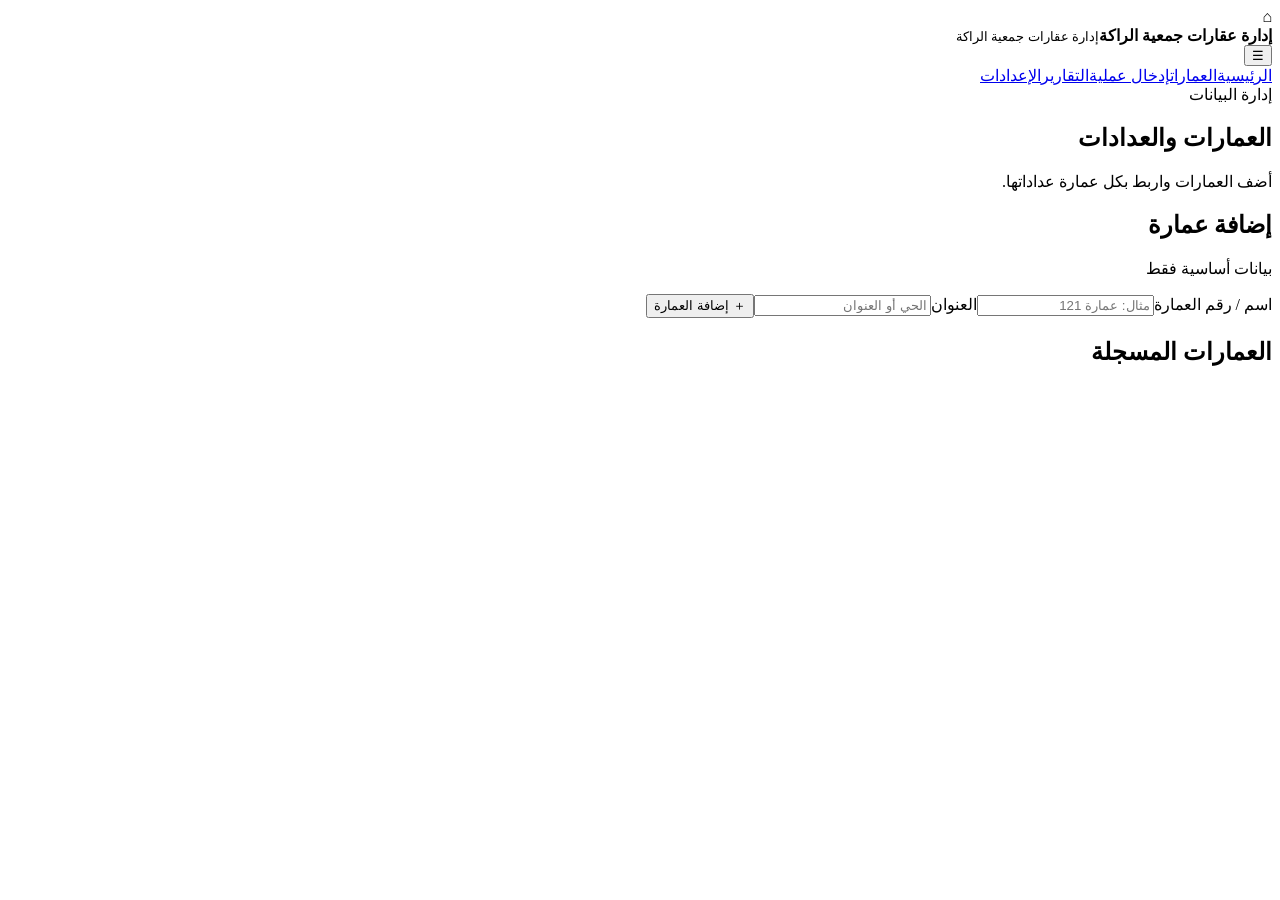
==== buildings.html @ 1d33af0a "Add files via upload" ====
<!doctype html><html lang="ar" dir="rtl"><head>
<meta charset="utf-8"><meta name="viewport" content="width=device-width,initial-scale=1"><title>العمارات | إدارة عقارات جمعية الراكة</title>
<link rel="preconnect" href="https://fonts.googleapis.com"><link rel="preconnect" href="https://fonts.gstatic.com" crossorigin><link href="https://fonts.googleapis.com/css2?family=Cairo:wght@400;500;600;700;800&display=swap" rel="stylesheet"><link rel="stylesheet" href="css/style.css">
</head><body>
<header class="hero"><div class="hero-inner"><div class="brand-mark"><span class="brand-icon">⌂</span><div><b>إدارة عقارات جمعية الراكة</b><small>إدارة عقارات جمعية الراكة</small></div></div><button class="mobile-menu" onclick="toggleNav()">☰</button></div></header>
<nav id="nav" class="nav"><a href="index.html">الرئيسية</a><a class="active" href="buildings.html">العمارات</a><a href="entry.html">إدخال عملية</a><a href="reports.html">التقارير</a><a href="settings.html">الإعدادات</a></nav>
<main class="container">
<section class="page-title"><div><span class="eyebrow">إدارة البيانات</span><h1>العمارات والعدادات</h1><p>أضف العمارات واربط بكل عمارة عداداتها.</p></div></section>
<section class="panel form-panel"><div class="panel-head"><div><h2>إضافة عمارة</h2><p>بيانات أساسية فقط</p></div></div>
<form id="buildingForm" class="form-grid"><label>اسم / رقم العمارة<input id="buildingName" required placeholder="مثال: عمارة 121"></label><label>العنوان<input id="buildingAddress" placeholder="الحي أو العنوان"></label><button class="primary-btn" type="submit">＋ إضافة العمارة</button></form></section>
<section class="panel"><div class="panel-head"><div><h2>العمارات المسجلة</h2><p id="countLabel"></p></div></div><div id="buildings" class="building-grid"></div></section>
</main><script src="js/config.js"></script><script src="js/app.js"></script><script src="js/buildings.js"></script></body></html>
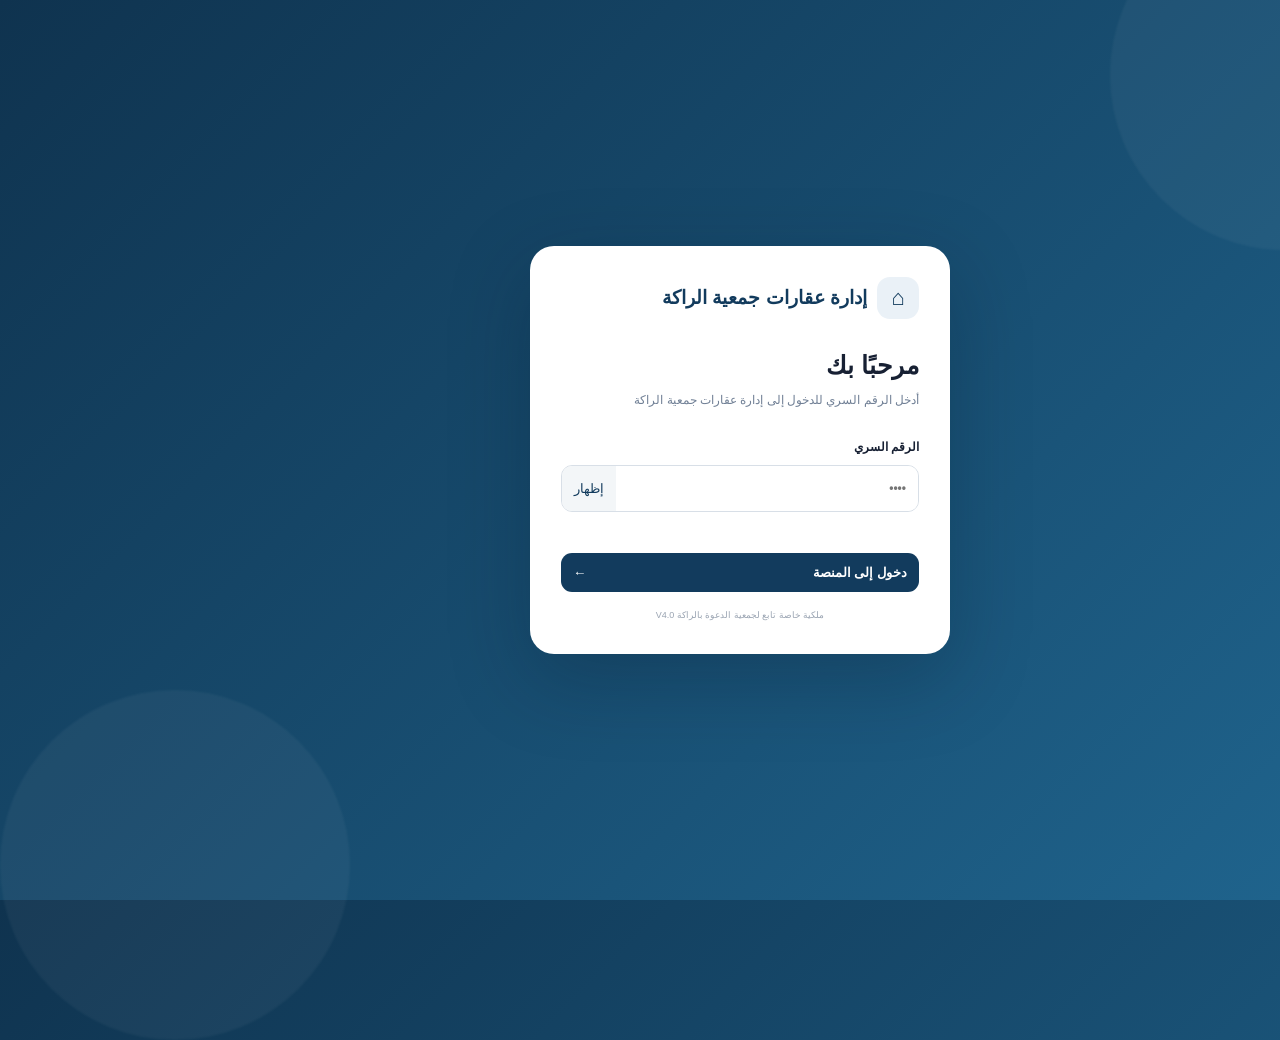
==== commit 8f3686d5: "إصلاح حماية صفحات النظام بتفعيل التحقق من تسجيل الدخول" ====
--- a/buildings.html
+++ b/buildings.html
@@ -9,4 +9,4 @@
 <section class="panel form-panel"><div class="panel-head"><div><h2>إضافة عمارة</h2><p>بيانات أساسية فقط</p></div></div>
 <form id="buildingForm" class="form-grid"><label>اسم / رقم العمارة<input id="buildingName" required placeholder="مثال: عمارة 121"></label><label>العنوان<input id="buildingAddress" placeholder="الحي أو العنوان"></label><button class="primary-btn" type="submit">＋ إضافة العمارة</button></form></section>
 <section class="panel"><div class="panel-head"><div><h2>العمارات المسجلة</h2><p id="countLabel"></p></div></div><div id="buildings" class="building-grid"></div></section>
-</main><script src="js/config.js"></script><script src="js/app.js"></script><script src="js/buildings.js"></script></body></html>
+</main><script src="js/config.js"></script><script src="js/auth.js"></script><script src="js/app.js"></script><script src="js/buildings.js"></script></body></html>
--- a/css/style.css
+++ b/css/style.css
@@ -0,0 +1,27 @@
+:root{--navy:#123b5d;--blue:#22658f;--ink:#172033;--muted:#718096;--bg:#f5f7fb;--card:#fff;--line:#e5e9ef;--green:#087f5b;--red:#b42318;--gold:#a86b00;--shadow:0 14px 35px rgba(20,42,67,.07)}
+*{box-sizing:border-box}html{scroll-behavior:smooth}body{margin:0;background:var(--bg);color:var(--ink);font-family:"Cairo","Tajawal",Arial,sans-serif;line-height:1.7}.hero{background:linear-gradient(135deg,#123b5d 0%,#1d5b86 60%,#27759c 100%);color:#fff}.hero-inner{height:92px;max-width:1160px;margin:auto;padding:0 20px;display:flex;align-items:center;justify-content:space-between}.brand-mark{display:flex;align-items:center;gap:10px}.brand-mark b{font-size:17px;display:block}.brand-mark small{display:block;font-size:11px;opacity:.75}.brand-icon{width:42px;height:42px;display:grid;place-items:center;border-radius:13px;background:#ffffff16;border:1px solid #ffffff30;font-size:23px}.mobile-menu{display:none;background:#ffffff14;border:1px solid #ffffff33;color:#fff;border-radius:10px;padding:7px 11px;font-size:20px}.nav{max-width:1160px;margin:0 auto;padding:12px 20px;display:flex;gap:5px}.nav a{text-decoration:none;color:#607087;padding:9px 14px;border-radius:10px;font-size:14px;font-weight:600}.nav a.active,.nav a:hover{background:#e8f0f6;color:var(--navy)}.container{max-width:1160px;margin:auto;padding:18px 20px 45px}.welcome,.page-title{display:flex;align-items:center;justify-content:space-between;gap:20px;margin:8px 0 22px}.eyebrow{font-size:11px;color:var(--blue);font-weight:800;letter-spacing:.5px}.welcome h1,.page-title h1{font-size:27px;margin:3px 0}.welcome p,.page-title p{color:var(--muted);margin:0;font-size:13px}.quick-action,.primary-btn,.ghost-btn,.danger-btn{font-family:inherit;border:0;border-radius:11px;padding:11px 16px;font-weight:700;text-decoration:none;cursor:pointer}.quick-action,.primary-btn{background:var(--navy);color:#fff}.quick-action{display:flex;gap:8px;align-items:center}.stats{display:grid;grid-template-columns:repeat(4,1fr);gap:13px;margin-bottom:16px}.stat-card{background:var(--card);border:1px solid var(--line);border-radius:16px;padding:17px;display:flex;align-items:center;gap:13px;box-shadow:var(--shadow)}.stat-card span{display:block;color:var(--muted);font-size:12px}.stat-card strong{font-size:21px;margin-left:4px}.stat-card em{font-style:normal;font-size:11px;color:var(--muted)}.stat-icon{width:43px;height:43px;border-radius:13px;display:grid;place-items:center;font-size:20px;font-weight:800}.stat-icon.navy{background:#eaf1f7;color:var(--navy)}.stat-icon.green{background:#e8f7f1;color:var(--green)}.stat-icon.red{background:#fff0ee;color:var(--red)}.stat-icon.gold{background:#fff7e5;color:var(--gold)}.panel{background:var(--card);border:1px solid var(--line);border-radius:17px;padding:19px;box-shadow:var(--shadow);margin-bottom:15px}.panel-head{display:flex;align-items:center;justify-content:space-between;gap:15px;margin-bottom:15px}.panel-head h2{font-size:18px;margin:0}.panel-head p{font-size:12px;color:var(--muted);margin:1px 0 0}.text-link{color:var(--blue);font-size:13px;text-decoration:none;font-weight:700}.building-grid{display:grid;grid-template-columns:repeat(3,1fr);gap:12px}.building-item{border:1px solid var(--line);border-radius:14px;padding:15px;transition:.2s;background:linear-gradient(180deg,#fff,#fbfcfd)}.building-item:hover{transform:translateY(-2px);box-shadow:0 10px 25px rgba(20,42,67,.06)}.building-top{display:flex;justify-content:space-between;gap:8px}.building-item h3{margin:0;font-size:16px}.building-item p{margin:2px 0;color:var(--muted);font-size:11px}.building-meta{margin-top:11px;padding-top:10px;border-top:1px solid var(--line);display:flex;justify-content:space-between;color:var(--muted);font-size:11px}.building-actions{display:flex;gap:7px;margin-top:11px}.mini-btn{border:0;border-radius:8px;padding:7px 10px;background:#eef3f7;color:var(--navy);font-family:inherit;font-weight:700;font-size:11px;cursor:pointer;text-decoration:none}.mini-btn.danger{background:#fff0ee;color:var(--red)}.form-grid{display:grid;grid-template-columns:repeat(2,1fr);gap:14px}.form-grid label,.filter-grid label{display:flex;flex-direction:column;gap:5px;font-size:12px;font-weight:700}.form-grid input,.form-grid select,.filter-grid input,.filter-grid select{font-family:inherit;border:1px solid #d8dfe7;border-radius:10px;padding:11px 12px;background:#fff;color:var(--ink);outline:0}.form-grid input:focus,.form-grid select:focus,.filter-grid input:focus,.filter-grid select:focus{border-color:#6b9aba;box-shadow:0 0 0 3px #22658f12}.form-actions{grid-column:1/-1;display:flex;gap:8px}.ghost-btn{background:#edf1f5;color:var(--navy)}.danger-btn{background:#fff0ee;color:var(--red)}.meter-area{grid-column:1/-1;border-top:1px solid var(--line);padding-top:14px}.meter-head{display:flex;justify-content:space-between;align-items:center;margin-bottom:10px}.meter-head h3{margin:0;font-size:15px}.meter-head p{margin:0;color:var(--muted);font-size:11px}.meter-head>span{font-size:22px}.meter-row{display:grid;grid-template-columns:1.2fr 1fr 1fr;gap:9px;padding:10px;background:#fafbfc;border:1px solid var(--line);border-radius:11px;margin-bottom:7px}.meter-row label{font-size:11px}.meter-row input{width:100%;margin-top:4px}.hidden{display:none!important}.operation{display:grid;grid-template-columns:88px 1fr 115px 150px;gap:10px;align-items:center;padding:11px 0;border-bottom:1px solid var(--line)}.operation:last-child{border-bottom:0}.tag{font-size:10px;text-align:center;border-radius:20px;padding:4px 7px}.tag.income{background:#e9f7f1;color:var(--green)}.tag.expense{background:#fff0ee;color:var(--red)}.operation-title{font-size:12px;font-weight:800}.operation-sub{font-size:10px;color:var(--muted)}.operation-amount{font-weight:800}.operation-actions{display:flex;gap:5px;justify-content:flex-start}.filter-grid{display:grid;grid-template-columns:1fr 1fr;gap:12px}.paper{background:#fff;max-width:820px;margin:16px auto;padding:38px;border-radius:2px;box-shadow:var(--shadow);border:1px solid var(--line)}.report-top{display:flex;justify-content:space-between;border-bottom:2px solid var(--navy);padding-bottom:15px}.brand-mini{color:var(--blue);font-weight:800}.report-top h1{margin:3px 0;font-size:23px}.report-top p{margin:0;color:var(--muted);font-size:11px}.report-badge{border:1px solid var(--line);height:max-content;padding:7px 12px;border-radius:9px;font-size:11px;color:var(--navy);font-weight:800}.report-stats{display:grid;grid-template-columns:repeat(3,1fr);gap:10px;margin:17px 0}.report-stats>div{background:#f7f9fb;padding:12px;border-radius:10px}.report-stats span,.report-stats small{display:block;color:var(--muted);font-size:10px}.report-stats b{font-size:18px;margin-left:4px}.report-table{width:100%;border-collapse:collapse;font-size:10px;margin:8px 0 22px}.report-table th,.report-table td{border:1px solid var(--line);padding:7px;text-align:right}.report-table th{background:#f3f6f8}.report-note{text-align:center;color:var(--muted);font-size:9px;border-top:1px solid var(--line);padding-top:10px}.modal{position:fixed;inset:0;background:#17203377;display:grid;place-items:center;padding:18px;z-index:50}.modal-box{width:min(620px,100%);background:#fff;border-radius:17px;padding:22px;position:relative;box-shadow:0 25px 70px #17203333}.modal-close{position:absolute;left:16px;top:12px;border:0;background:#f1f3f6;border-radius:50%;width:30px;height:30px;font-size:20px;cursor:pointer}.notice{margin-top:10px;font-size:12px}.login-body{min-height:100vh;display:grid;place-items:center;background:linear-gradient(135deg,#0f334f,#1f638c);position:relative;overflow:hidden}.login-orb{position:absolute;width:350px;height:350px;border-radius:50%;background:#ffffff0b;filter:blur(1px)}.orb-a{top:-100px;right:-80px}.orb-b{bottom:-140px;left:-100px}.login-card{width:min(420px,calc(100% - 30px));background:#fff;border-radius:24px;padding:31px;box-shadow:0 25px 80px #071b2e44;position:relative}.login-logo{display:flex;align-items:center;gap:10px;color:var(--navy);font-size:19px}.login-logo span{width:42px;height:42px;display:grid;place-items:center;background:#eaf1f7;border-radius:13px;font-size:22px}.login-card h1{margin:25px 0 3px;font-size:25px}.login-card>p{margin:0 0 22px;color:var(--muted);font-size:12px}.login-card label{font-size:12px;font-weight:700}.password-wrap{display:flex;border:1px solid #d8dfe7;border-radius:11px;overflow:hidden;margin-top:6px}.password-wrap input{border:0;outline:0;flex:1;padding:12px;font:inherit;min-width:0}.password-wrap button{border:0;background:#f3f6f8;color:var(--navy);font-family:inherit;padding:0 12px;cursor:pointer}.login-btn{width:100%;margin-top:15px;border:0;border-radius:11px;padding:12px;background:var(--navy);color:#fff;font-family:inherit;font-weight:800;cursor:pointer;display:flex;justify-content:space-between}.login-error{color:var(--red);font-size:11px;min-height:19px;margin-top:7px}.login-note{display:block;text-align:center;color:#9aa4b2;font-size:9px;margin-top:16px}
+@media(max-width:760px){.hero-inner{height:78px}.mobile-menu{display:block}.nav{display:none;flex-direction:column;padding:8px 15px}.nav.open{display:flex}.welcome,.page-title{align-items:flex-start;flex-direction:column}.stats,.building-grid{grid-template-columns:repeat(2,1fr)}.form-grid,.filter-grid{grid-template-columns:1fr}.operation{grid-template-columns:72px 1fr 90px}.operation-actions{grid-column:2/-1}.paper{padding:22px}.report-stats{grid-template-columns:1fr}.meter-row{grid-template-columns:1fr 1fr}.form-actions{grid-column:auto}}
+@media(max-width:450px){.stats,.building-grid{grid-template-columns:1fr}.container{padding:14px 12px 35px}.panel{padding:14px}.welcome h1,.page-title h1{font-size:22px}.operation{grid-template-columns:70px 1fr}.operation-amount{grid-column:2}.operation-actions{grid-column:2}.paper{padding:15px}.report-table{font-size:8px}.report-table th,.report-table td{padding:5px}}
+
+/* Dashboard period filter */
+.dashboard-filter{margin-top:18px}.dashboard-filter .filter-grid{max-width:420px}
+
+/* Internal scroll for recent operations */
+#recent{
+  max-height:600px;
+  overflow-y:auto;
+  overflow-x:hidden;
+  padding-left:4px;
+  scrollbar-width:thin;
+  overscroll-behavior:contain;
+}
+#recent::-webkit-scrollbar{width:7px}
+#recent::-webkit-scrollbar-thumb{background:#cbd5e1;border-radius:10px}
+#recent::-webkit-scrollbar-track{background:transparent}
+@media (max-width:768px){
+  #recent{
+    max-height:500px;
+    overflow-y:auto;
+    -webkit-overflow-scrolling:touch;
+  }
+}
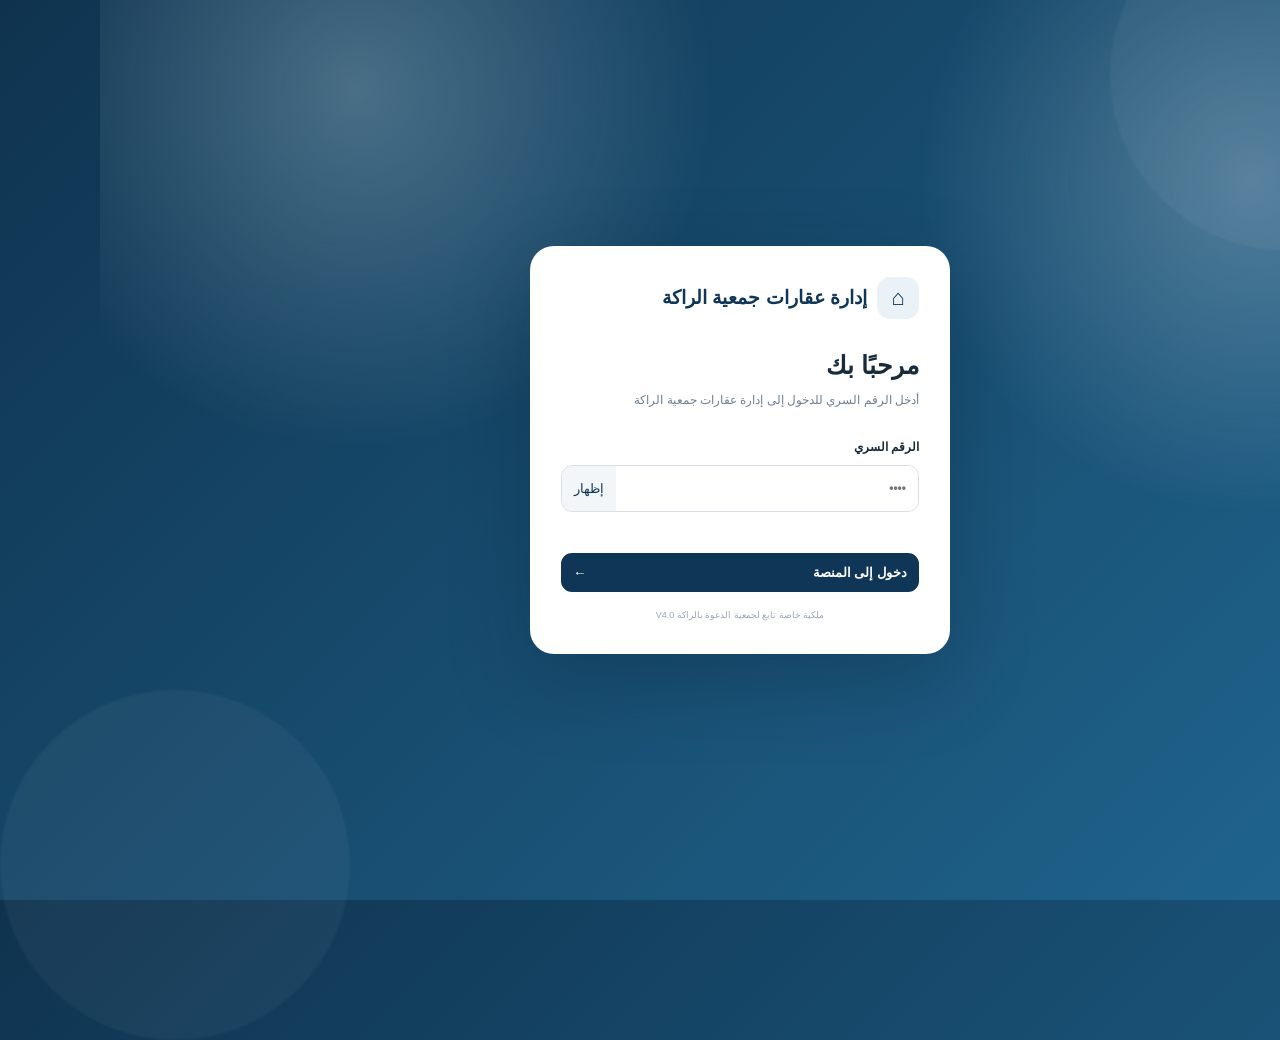
==== commit d83803e5: "تطبيق الهيدر والقائمة الجانبية للثيم الجديد" ====
--- a/buildings.html
+++ b/buildings.html
@@ -2,8 +2,20 @@
 <meta charset="utf-8"><meta name="viewport" content="width=device-width,initial-scale=1"><title>العمارات | إدارة عقارات جمعية الراكة</title>
 <link rel="preconnect" href="https://fonts.googleapis.com"><link rel="preconnect" href="https://fonts.gstatic.com" crossorigin><link href="https://fonts.googleapis.com/css2?family=Cairo:wght@400;500;600;700;800&display=swap" rel="stylesheet"><link rel="stylesheet" href="css/style.css">
 </head><body>
-<header class="hero"><div class="hero-inner"><div class="brand-mark"><span class="brand-icon">⌂</span><div><b>إدارة عقارات جمعية الراكة</b><small>إدارة عقارات جمعية الراكة</small></div></div><button class="mobile-menu" onclick="toggleNav()">☰</button></div></header>
-<nav id="nav" class="nav"><a href="index.html">الرئيسية</a><a class="active" href="buildings.html">العمارات</a><a href="entry.html">إدخال عملية</a><a href="reports.html">التقارير</a><a href="settings.html">الإعدادات</a></nav>
+<header class="hero no-print">
+  <div class="hero-inner">
+    <div class="brand-mark"><span class="brand-icon">⌂</span><div><b>إدارة عقارات جمعية الراكة</b><small>إدارة عقارات جمعية الراكة</small></div></div>
+    <div class="top-live"><strong id="liveTime">--:--:--</strong><span id="liveDate">--/--/----</span></div>
+    <button class="mobile-menu" onclick="toggleNav()">☰</button>
+  </div>
+</header>
+<nav id="nav" class="nav no-print">
+  <a href="index.html">الرئيسية</a>
+  <a href="buildings.html">العمارات</a>
+  <a href="entry.html">إدخال عملية</a>
+  <a href="reports.html">التقارير</a>
+  <a href="settings.html">الإعدادات</a>
+</nav>
 <main class="container">
 <section class="page-title"><div><span class="eyebrow">إدارة البيانات</span><h1>العمارات والعدادات</h1><p>أضف العمارات واربط بكل عمارة عداداتها.</p></div></section>
 <section class="panel form-panel"><div class="panel-head"><div><h2>إضافة عمارة</h2><p>بيانات أساسية فقط</p></div></div>
--- a/css/style.css
+++ b/css/style.css
@@ -25,3 +25,94 @@
     -webkit-overflow-scrolling:touch;
   }
 }
+
+
+/* شريط النظام والتنبيهات */
+.system-bar{display:flex;justify-content:center;align-items:center;gap:10px;padding:7px 16px;background:#f4f7fa;border-bottom:1px solid var(--line);color:var(--muted);font-size:12px;font-weight:700}
+.system-bar strong{color:var(--navy);font-size:14px;direction:ltr}
+.logout-link{border:0;background:transparent;color:#b42318;font:inherit;font-weight:800;cursor:pointer;padding:8px 12px;margin-inline-start:auto}
+.app-notice{position:fixed;top:18px;left:50%;transform:translate(-50%,-20px);opacity:0;z-index:9999;min-width:280px;max-width:calc(100vw - 30px);padding:13px 18px;border-radius:13px;background:#087f5b;color:#fff;box-shadow:0 12px 30px rgba(0,0,0,.16);font-weight:800;text-align:center;transition:.22s}
+.app-notice.show{opacity:1;transform:translate(-50%,0)}
+.app-notice.error{background:#b42318}.app-notice.info{background:var(--navy)}
+.app-confirm{position:fixed;inset:0;background:rgba(10,25,40,.48);backdrop-filter:blur(3px);display:flex;align-items:center;justify-content:center;padding:18px;z-index:10000;opacity:0;visibility:hidden;transition:.18s}
+.app-confirm.show{opacity:1;visibility:visible}
+.app-confirm-box{width:min(420px,100%);background:#fff;border-radius:20px;padding:24px;box-shadow:0 20px 60px rgba(0,0,0,.22);text-align:center}
+.app-confirm-icon{width:44px;height:44px;margin:0 auto 10px;border-radius:50%;display:grid;place-items:center;background:#fff3cd;color:#946200;font-size:24px;font-weight:900}
+.app-confirm-box h3{margin:0 0 7px;color:var(--navy);font-size:20px}
+.app-confirm-box p{margin:0;color:var(--muted);line-height:1.8}
+.app-confirm-actions{display:flex;gap:9px;justify-content:center;margin-top:20px}
+.app-confirm-actions button{min-width:120px}
+@media(max-width:600px){.logout-link{width:100%;text-align:right;margin-top:4px}.app-notice{top:12px}.system-bar{font-size:11px}}
+
+/* مؤشر الماوس أثناء تنفيذ أي عملية */
+body.is-busy,body.is-busy *{cursor:not-allowed !important}
+
+/* ===== الثيم الجديد: إدارة عقارات جمعية الراكة ===== */
+:root{
+  --navy:#0f3557;--blue:#168aad;--cyan:#18a6c8;--ink:#172b3a;--muted:#6f8091;
+  --bg:#f3f7fa;--card:#fff;--line:#e1e9ef;--green:#159a75;--red:#d64545;--gold:#c58b2a;
+  --shadow:0 12px 34px rgba(15,53,87,.07);
+}
+body{background:linear-gradient(180deg,#f4f8fb 0%,#f7f9fb 100%);color:var(--ink)}
+body:before{content:"";position:fixed;inset:0;pointer-events:none;opacity:.28;background:radial-gradient(circle at 20% 10%,#d9f1f7 0,transparent 28%),radial-gradient(circle at 90% 20%,#e4edf5 0,transparent 25%);z-index:-1}
+.hero{background:#fff;color:var(--ink);height:78px;border-bottom:1px solid var(--line);position:relative;z-index:20}
+.hero-inner{height:78px;max-width:none;margin:0;padding:0 28px 0 315px}
+.brand-mark{flex-direction:row-reverse;color:var(--navy)}
+.brand-mark b{font-size:18px}.brand-mark small{color:var(--muted);opacity:1}
+.brand-icon{background:#eaf4f8;border:1px solid #d3e5ee;color:var(--navy);border-radius:14px}
+.mobile-menu{display:block;background:#eef6fa;border:1px solid #d8e8ef;color:var(--navy)}
+.nav{
+  position:fixed;top:0;right:0;bottom:0;width:285px;z-index:50;
+  margin:0;padding:24px 18px;display:flex;flex-direction:column;gap:6px;
+  background:linear-gradient(180deg,#0b304f 0%,#123f63 62%,#0a2944 100%);box-shadow:-8px 0 30px rgba(10,38,62,.12);
+}
+.nav:before{content:"إدارة عقارات جمعية الراكة";display:block;color:#fff;font-size:18px;font-weight:800;padding:4px 12px 25px}
+.nav:after{content:"";display:block;margin-top:auto;height:120px;border-radius:20px;background:linear-gradient(145deg,transparent,#ffffff08)}
+.nav a,.nav .logout-link{width:100%;text-align:right;color:#dbe8f1;padding:13px 15px;border-radius:12px;font-size:14px;font-weight:700;border:0;background:transparent}
+.nav a:before{display:inline-block;width:27px;font-size:17px;opacity:.9}
+.nav a[href="index.html"]:before{content:"⌂"}.nav a[href="buildings.html"]:before{content:"▦"}.nav a[href="entry.html"]:before{content:"＋"}.nav a[href="reports.html"]:before{content:"▥"}.nav a[href="settings.html"]:before{content:"⚙"}
+.nav a.active,.nav a:hover{background:linear-gradient(90deg,#0fa6c7,#1599ba);color:#fff;box-shadow:0 8px 20px rgba(9,166,198,.16)}
+.nav .logout-link{margin-top:20px;border:1px solid #7f9bb0;color:#fff}
+.nav .logout-link:hover{background:#ffffff12}
+.container{max-width:none;margin:0;padding:30px 55px 55px 335px}
+.welcome,.page-title{margin:0 0 22px}.welcome h1,.page-title h1{font-size:30px;color:var(--navy)}
+.welcome p,.page-title p{font-size:13px}
+.quick-action,.primary-btn{background:var(--navy);border-radius:12px;box-shadow:0 8px 20px rgba(15,53,87,.12)}
+.quick-action:hover,.primary-btn:hover{background:#164d78}
+.dashboard-filter{border-radius:20px;padding:18px 22px}
+.stats{gap:16px;margin-bottom:20px}
+.stat-card{min-height:105px;border-radius:17px;padding:18px 20px;box-shadow:var(--shadow)}
+.stat-card strong{font-size:26px;color:var(--navy)}
+.stat-icon{width:46px;height:46px;border-radius:14px}
+.stat-icon.green{background:#e6f7f1;color:var(--green)}.stat-icon.red{background:#fff0f0;color:var(--red)}.stat-icon.gold{background:#fff6df;color:var(--gold)}
+.panel{border-radius:20px;box-shadow:var(--shadow);border-color:#e3ebf1}
+.building-grid{gap:16px}
+.building-item{border-radius:17px;padding:17px;background:#fff;box-shadow:0 7px 22px rgba(15,53,87,.045)}
+.building-item:hover{transform:translateY(-3px);box-shadow:0 14px 30px rgba(15,53,87,.09)}
+.building-item h3{color:var(--navy);font-size:17px}
+.building-meta{margin-top:9px;padding-top:9px}
+.building-meta b{color:var(--navy)}
+.mini-btn{border-radius:10px;background:#edf5f9}
+.system-bar{display:none}
+.app-notice{top:22px}
+.app-confirm{z-index:10050}
+body.is-busy,body.is-busy *{cursor:not-allowed!important}
+@media(max-width:1000px){
+  .hero-inner{padding:0 22px}
+  .container{padding:25px 25px 45px}
+  .nav{width:245px}
+}
+@media(max-width:760px){
+  .hero{height:70px}.hero-inner{height:70px;padding:0 14px}
+  .brand-mark b{font-size:14px}.brand-mark small{font-size:9px}
+  .mobile-menu{display:block;order:-1}
+  .nav{right:auto;left:0;transform:translateX(100%);width:min(285px,88vw);transition:.22s;box-shadow:8px 0 30px rgba(10,38,62,.18)}
+  .nav.open{display:flex;transform:translateX(0)}
+  .container{padding:20px 14px 35px}
+  .welcome h1,.page-title h1{font-size:24px}
+  .stats{grid-template-columns:repeat(2,1fr)}
+}
+@media(max-width:450px){
+  .stats{grid-template-columns:1fr}
+  .stat-card{min-height:88px}
+}
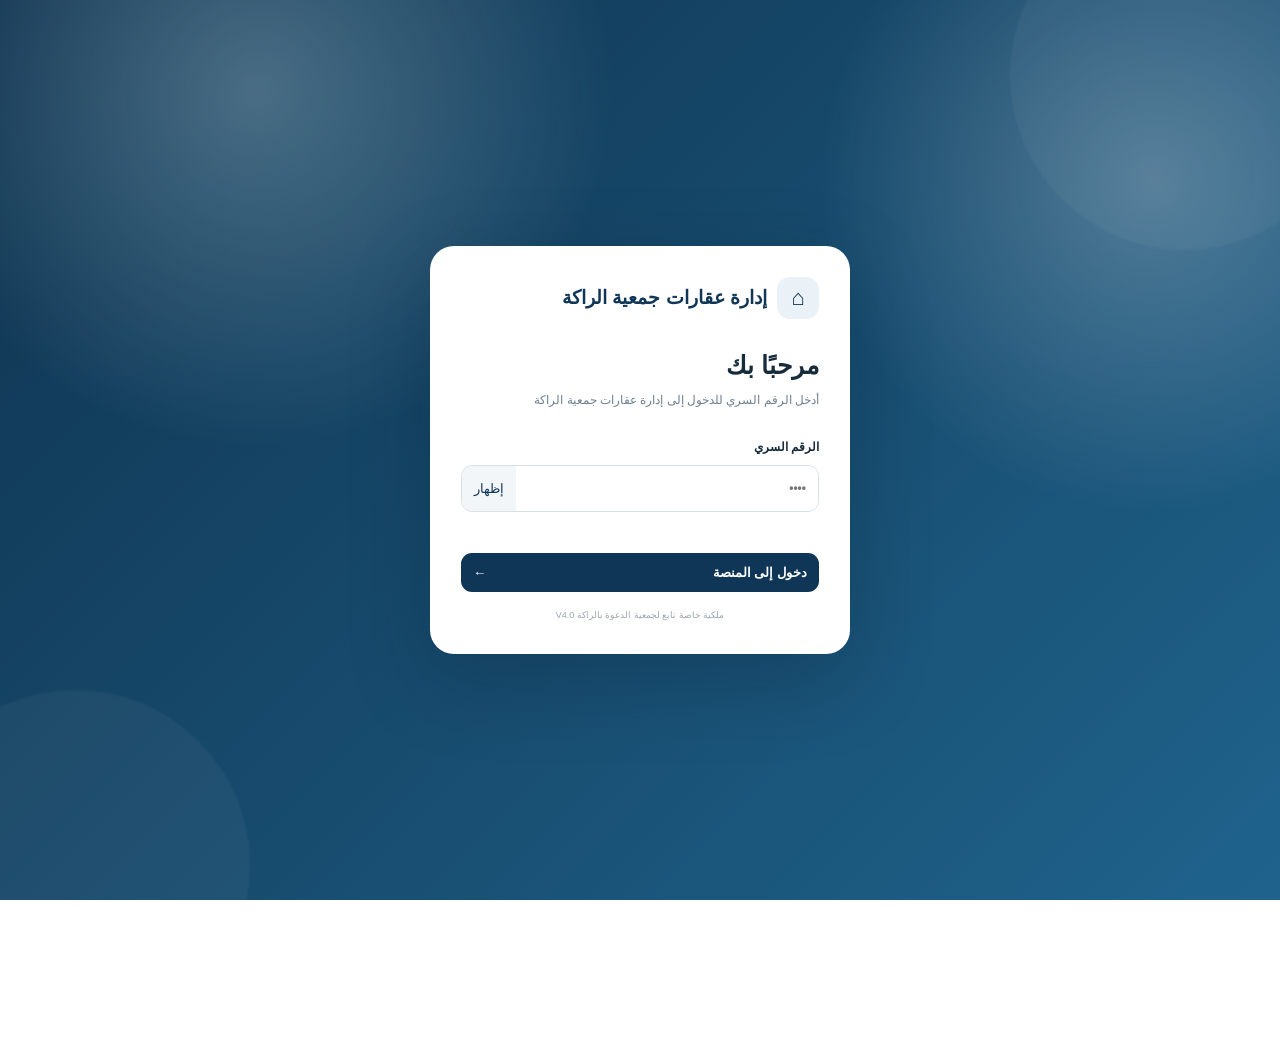
==== commit 4bc95fc5: "Update buildings.html" ====
--- a/buildings.html
+++ b/buildings.html
@@ -1,6 +1,14 @@
 <!doctype html><html lang="ar" dir="rtl"><head>
 <meta charset="utf-8"><meta name="viewport" content="width=device-width,initial-scale=1"><title>العمارات | إدارة عقارات جمعية الراكة</title>
 <link rel="preconnect" href="https://fonts.googleapis.com"><link rel="preconnect" href="https://fonts.gstatic.com" crossorigin><link href="https://fonts.googleapis.com/css2?family=Cairo:wght@400;500;600;700;800&display=swap" rel="stylesheet"><link rel="stylesheet" href="css/style.css">
+<link rel="manifest" href="manifest.webmanifest">
+<meta name="theme-color" content="#0f3557">
+<meta name="mobile-web-app-capable" content="yes">
+<meta name="apple-mobile-web-app-capable" content="yes">
+<meta name="apple-mobile-web-app-status-bar-style" content="black-translucent">
+<meta name="apple-mobile-web-app-title" content="عقارات الراكة">
+<link rel="icon" href="icons/icon.svg" type="image/svg+xml">
+<link rel="apple-touch-icon" href="icons/icon.svg">
 </head><body>
 <header class="hero no-print">
   <div class="hero-inner">
@@ -14,7 +22,7 @@
   <a href="buildings.html">العمارات</a>
   <a href="entry.html">إدخال عملية</a>
   <a href="reports.html">التقارير</a>
-  <a href="settings.html">الإعدادات</a>
+  <a href="settings.html">الإعدادات</a> 
 </nav>
 <main class="container">
 <section class="page-title"><div><span class="eyebrow">إدارة البيانات</span><h1>العمارات والعدادات</h1><p>أضف العمارات واربط بكل عمارة عداداتها.</p></div></section>
--- a/css/style.css
+++ b/css/style.css
@@ -56,7 +56,7 @@
 body{background:linear-gradient(180deg,#f4f8fb 0%,#f7f9fb 100%);color:var(--ink)}
 body:before{content:"";position:fixed;inset:0;pointer-events:none;opacity:.28;background:radial-gradient(circle at 20% 10%,#d9f1f7 0,transparent 28%),radial-gradient(circle at 90% 20%,#e4edf5 0,transparent 25%);z-index:-1}
 .hero{background:#fff;color:var(--ink);height:78px;border-bottom:1px solid var(--line);position:relative;z-index:20}
-.hero-inner{height:78px;max-width:none;margin:0;padding:0 28px 0 315px}
+.hero-inner{height:78px;max-width:none;margin:0;padding:0 315px 0 28px}
 .brand-mark{flex-direction:row-reverse;color:var(--navy)}
 .brand-mark b{font-size:18px}.brand-mark small{color:var(--muted);opacity:1}
 .brand-icon{background:#eaf4f8;border:1px solid #d3e5ee;color:var(--navy);border-radius:14px}
@@ -74,7 +74,7 @@
 .nav a.active,.nav a:hover{background:linear-gradient(90deg,#0fa6c7,#1599ba);color:#fff;box-shadow:0 8px 20px rgba(9,166,198,.16)}
 .nav .logout-link{margin-top:20px;border:1px solid #7f9bb0;color:#fff}
 .nav .logout-link:hover{background:#ffffff12}
-.container{max-width:none;margin:0;padding:30px 55px 55px 335px}
+.container{max-width:none;margin:0;padding:30px 335px 55px 55px}
 .welcome,.page-title{margin:0 0 22px}.welcome h1,.page-title h1{font-size:30px;color:var(--navy)}
 .welcome p,.page-title p{font-size:13px}
 .quick-action,.primary-btn{background:var(--navy);border-radius:12px;box-shadow:0 8px 20px rgba(15,53,87,.12)}
@@ -98,15 +98,15 @@
 .app-confirm{z-index:10050}
 body.is-busy,body.is-busy *{cursor:not-allowed!important}
 @media(max-width:1000px){
-  .hero-inner{padding:0 22px}
-  .container{padding:25px 25px 45px}
+  .hero-inner{padding:0 275px 0 22px}
+  .container{padding:25px 275px 45px 25px}
   .nav{width:245px}
 }
 @media(max-width:760px){
   .hero{height:70px}.hero-inner{height:70px;padding:0 14px}
   .brand-mark b{font-size:14px}.brand-mark small{font-size:9px}
   .mobile-menu{display:block;order:-1}
-  .nav{right:auto;left:0;transform:translateX(100%);width:min(285px,88vw);transition:.22s;box-shadow:8px 0 30px rgba(10,38,62,.18)}
+  .nav{right:0;left:auto;transform:translateX(100%);width:min(285px,88vw);transition:.22s;box-shadow:-8px 0 30px rgba(10,38,62,.18)}
   .nav.open{display:flex;transform:translateX(0)}
   .container{padding:20px 14px 35px}
   .welcome h1,.page-title h1{font-size:24px}
@@ -116,3 +116,136 @@
   .stats{grid-template-columns:1fr}
   .stat-card{min-height:88px}
 }
+
+/* عناصر الثيم المعتمد */
+.top-live{position:absolute;left:50%;transform:translateX(-50%);display:flex;flex-direction:column;align-items:center;line-height:1.25;color:var(--muted);font-size:11px}
+.top-live strong{font-size:17px;color:var(--navy);direction:ltr}
+.top-live span{margin-top:3px}
+.dashboard-hero{min-height:165px;margin-bottom:24px;border-radius:22px;padding:28px 32px;display:flex;align-items:center;justify-content:space-between;overflow:hidden;position:relative;color:var(--navy);background:linear-gradient(105deg,#e4f3f8 0%,#f7fbfd 52%,#dcecf5 100%);border:1px solid #dbe9f0;box-shadow:var(--shadow)}
+.dashboard-hero:after{content:"";position:absolute;left:0;bottom:-70px;width:55%;height:190px;background:linear-gradient(135deg,#168aad22,#0f355700);clip-path:polygon(0 40%,12% 25%,20% 45%,32% 15%,43% 38%,55% 8%,70% 35%,82% 12%,100% 42%,100% 100%,0 100%)}
+.dashboard-hero h1{margin:5px 0;font-size:31px;color:var(--navy);position:relative;z-index:1}
+.dashboard-hero span{font-size:13px;color:var(--blue);font-weight:800;position:relative;z-index:1}
+.dashboard-hero p{margin:0;color:var(--muted);font-size:13px;position:relative;z-index:1}
+.dashboard-hero-icon{width:68px;height:68px;border-radius:50%;display:grid;place-items:center;background:#ffffffc9;border:1px solid #d5e7ef;color:var(--navy);font-size:32px;position:relative;z-index:2}
+.dashboard-welcome{margin-bottom:17px}
+.dashboard-welcome h1{font-size:25px;margin:2px 0}
+.dashboard-filter .panel-head{margin-bottom:10px}
+.filter-calendar{font-size:22px;color:var(--blue)}
+.property-card{padding:0;overflow:hidden}
+.property-card:before{content:"";display:block;height:82px;background:linear-gradient(135deg,#dbeaf2,#a9ccdc 55%,#eaf4f8);position:relative}
+.property-top{padding:13px 15px 7px;display:flex;justify-content:space-between;gap:10px;position:relative;margin-top:-24px}
+.property-top h3{margin:17px 0 0;font-size:18px}
+.property-top p{margin:2px 0;color:var(--muted);font-size:11px}
+.property-badge{display:inline-block;background:#fff;color:var(--navy);padding:5px 9px;border-radius:9px;font-size:10px;font-weight:800;box-shadow:0 4px 14px rgba(15,53,87,.08)}
+.property-icon{width:40px;height:40px;border-radius:12px;background:#edf6fa;color:var(--navy);display:grid;place-items:center;font-size:20px}
+.property-values{display:grid;grid-template-columns:repeat(3,1fr);gap:7px;padding:10px 15px}
+.property-value{border-radius:10px;padding:8px 6px;text-align:center;background:#f5f8fa}
+.property-value b{display:block;font-size:14px}
+.property-value span{display:block;color:var(--muted);font-size:9px}
+.property-value.income{background:#edf9f5;color:var(--green)}.property-value.expense{background:#fff1f1;color:var(--red)}.property-value.net{background:#fff8e9;color:var(--gold)}
+.property-card .building-actions{padding:0 15px 15px}
+.primary-mini{display:block;width:100%;text-align:center;background:#edf5fa;color:var(--navy)}
+.buildings-panel .building-grid{grid-template-columns:repeat(3,minmax(0,1fr))}
+@media(max-width:760px){
+ .top-live{display:flex;left:50%;font-size:9px}.top-live strong{font-size:12px}
+ .dashboard-hero{min-height:145px;padding:22px}
+ .dashboard-hero h1{font-size:23px}
+ .dashboard-hero-icon{width:52px;height:52px;font-size:25px}
+ .buildings-panel .building-grid{grid-template-columns:1fr}
+}
+
+/* إشعار تثبيت التطبيق */
+.install-prompt{position:fixed;right:24px;bottom:24px;z-index:11000;width:min(430px,calc(100vw - 32px));display:flex;align-items:center;gap:12px;padding:14px 15px;background:#fff;border:1px solid #d8e7ef;border-radius:17px;box-shadow:0 18px 50px rgba(15,53,87,.18);animation:installIn .28s ease}
+.install-prompt-icon{width:46px;height:46px;flex:0 0 46px;display:grid;place-items:center;border-radius:13px;background:#e9f5f9;font-size:23px}
+.install-prompt-body{flex:1;min-width:0}
+.install-prompt-body strong{display:block;color:var(--navy);font-size:13px}
+.install-prompt-body span{display:block;color:var(--muted);font-size:10px;line-height:1.7;margin-top:2px}
+.install-prompt-action{border:0;border-radius:10px;background:var(--navy);color:#fff;font:inherit;font-size:11px;font-weight:800;padding:9px 13px;cursor:pointer;white-space:nowrap}
+.install-prompt-close{border:0;background:#f2f5f7;color:#66788a;width:28px;height:28px;border-radius:50%;font-size:18px;line-height:1;cursor:pointer}
+@keyframes installIn{from{opacity:0;transform:translateY(14px)}to{opacity:1;transform:translateY(0)}}
+@media(max-width:600px){.install-prompt{right:12px;left:12px;bottom:12px;width:auto;padding:12px}.install-prompt-action{padding:9px 11px}}
+
+/* ===== تحسين الهيدر والقائمة: كمبيوتر + جوال ===== */
+.mobile-menu{display:grid;place-items:center;position:absolute;left:28px;top:18px;width:42px;height:42px;padding:0;cursor:pointer;background:#eef6fa;border:1px solid #d8e8ef;color:var(--navy);border-radius:12px;font-size:21px;line-height:1;z-index:60}
+.top-live{left:88px;right:auto;transform:none;align-items:flex-start;text-align:left}
+.nav{transition:transform .25s ease,box-shadow .25s ease}
+body.nav-collapsed .nav{transform:translateX(100%);box-shadow:none}
+body.nav-collapsed .container{padding-right:55px}
+body.nav-collapsed .hero-inner{padding-right:28px}
+body.nav-collapsed .mobile-menu{background:#0f3557;color:#fff}
+@media(min-width:761px){
+  .nav{transform:translateX(0)}
+  .hero-inner{padding-left:90px}
+  .mobile-menu{display:grid}
+  .top-live{left:90px}
+}
+@media(max-width:760px){
+  .mobile-menu{left:14px;top:14px;width:40px;height:40px}
+  .top-live{left:50%;right:auto;transform:translateX(-50%);align-items:center;text-align:center}
+  body.nav-collapsed .nav{transform:translateX(100%)}
+  body.nav-collapsed .container{padding-right:14px}
+  body.nav-collapsed .hero-inner{padding-right:14px}
+}
+
+/* ===== إصلاح عرض شاشة تسجيل الدخول على iPhone / Android ===== */
+html,body{width:100%;max-width:100%;overflow-x:hidden}
+.login-body{width:100%;min-width:0;overflow-x:hidden;padding:0 15px}
+.login-card{width:100%;max-width:420px;min-width:0;margin:0 auto}
+.password-wrap{width:100%;min-width:0}
+.password-wrap input{width:100%;min-width:0}
+.login-btn{width:100%;max-width:100%}
+@media(max-width:500px){
+  .login-body{padding:0 15px}
+  .login-card{width:100%;max-width:none;padding:24px 20px;border-radius:20px}
+  .login-card h1{font-size:23px}
+  .login-card>p{font-size:11px}
+  .login-logo{font-size:16px}
+  .login-logo span{width:38px;height:38px}
+}
+
+/* FINAL MOBILE LOGIN LAYOUT */
+html,body{max-width:100%!important;overflow-x:hidden!important}
+body.login-body{width:100%!important;min-height:100dvh!important;height:auto!important;margin:0!important;padding:24px 16px!important;display:flex!important;align-items:center!important;justify-content:center!important;overflow-x:hidden!important}
+body.login-body .login-card{width:100%!important;max-width:420px!important;min-width:0!important;margin:auto!important;position:relative!important;inset:auto!important;transform:none!important}
+body.login-body .login-card form{width:100%!important}
+body.login-body .password-wrap{width:100%!important;display:flex!important}
+body.login-body .password-wrap input{width:0!important;min-width:0!important;flex:1 1 auto!important}
+body.login-body .password-wrap button{flex:0 0 auto!important}
+body.login-body .login-btn{width:100%!important}
+@media(max-width:600px){
+ body.login-body{padding:18px 12px!important;align-items:center!important}
+ body.login-body .login-card{padding:22px 16px!important;border-radius:20px!important}
+ body.login-body .login-logo{font-size:16px!important}
+ body.login-body .login-logo b{font-size:15px!important}
+ body.login-body .login-card h1{font-size:23px!important;margin-top:20px!important}
+ body.login-body .login-card>p{font-size:11px!important}
+}
+
+/* ===== ضبط هيدر الجوال النهائي ===== */
+@media(max-width:760px){
+  .hero-inner{position:relative;width:100%;padding:0 14px!important}
+  .brand-mark{position:absolute;right:14px;top:0;height:70px;max-width:47%;min-width:0;gap:7px;overflow:hidden;flex-direction:row-reverse}
+  .brand-mark .brand-icon{display:none}
+  .brand-mark>div{min-width:0;overflow:hidden}
+  .brand-mark b{display:block;max-width:100%;white-space:nowrap;overflow:hidden;text-overflow:ellipsis;font-size:13px!important}
+  .brand-mark small{display:block;white-space:nowrap;overflow:hidden;text-overflow:ellipsis;font-size:8px!important}
+  .top-live{position:absolute!important;left:50%!important;right:auto!important;top:50%!important;transform:translate(-50%,-50%)!important;width:auto;max-width:27%;align-items:center!important;text-align:center!important;white-space:nowrap;z-index:25}
+  .top-live strong{font-size:13px!important;line-height:1.15}
+  .top-live span{font-size:8px!important;line-height:1.1}
+  .mobile-menu{position:absolute!important;left:14px!important;right:auto!important;top:15px!important;z-index:60}
+}
+
+.expense-categories-list{display:grid;gap:10px}
+.expense-category-row{display:flex;align-items:center;justify-content:space-between;gap:14px;padding:13px 15px;border:1px solid var(--line);border-radius:14px;background:#fbfdfe}
+.expense-category-row.inactive{opacity:.58}
+.expense-category-name{display:flex;align-items:center;gap:10px;font-weight:800;color:var(--navy)}
+.expense-category-name small{font-size:10px;color:var(--muted);font-weight:600}
+.category-dot{width:9px;height:9px;border-radius:50%;background:#168aad;flex:0 0 9px}
+.inactive .category-dot{background:#9aa7b2}
+.expense-category-actions{display:flex;gap:7px;flex-wrap:wrap}
+.expense-editor-box{max-width:460px}
+@media(max-width:600px){.expense-category-row{align-items:flex-start;flex-direction:column}.expense-category-actions{width:100%}.expense-category-actions .mini-btn{flex:1}}
+
+.period-filter-grid{grid-template-columns:1fr 1fr auto;align-items:end}
+.period-reset{height:46px;white-space:nowrap}
+@media(max-width:600px){.period-filter-grid{grid-template-columns:1fr 1fr}.period-reset{grid-column:1/-1;width:100%}}
